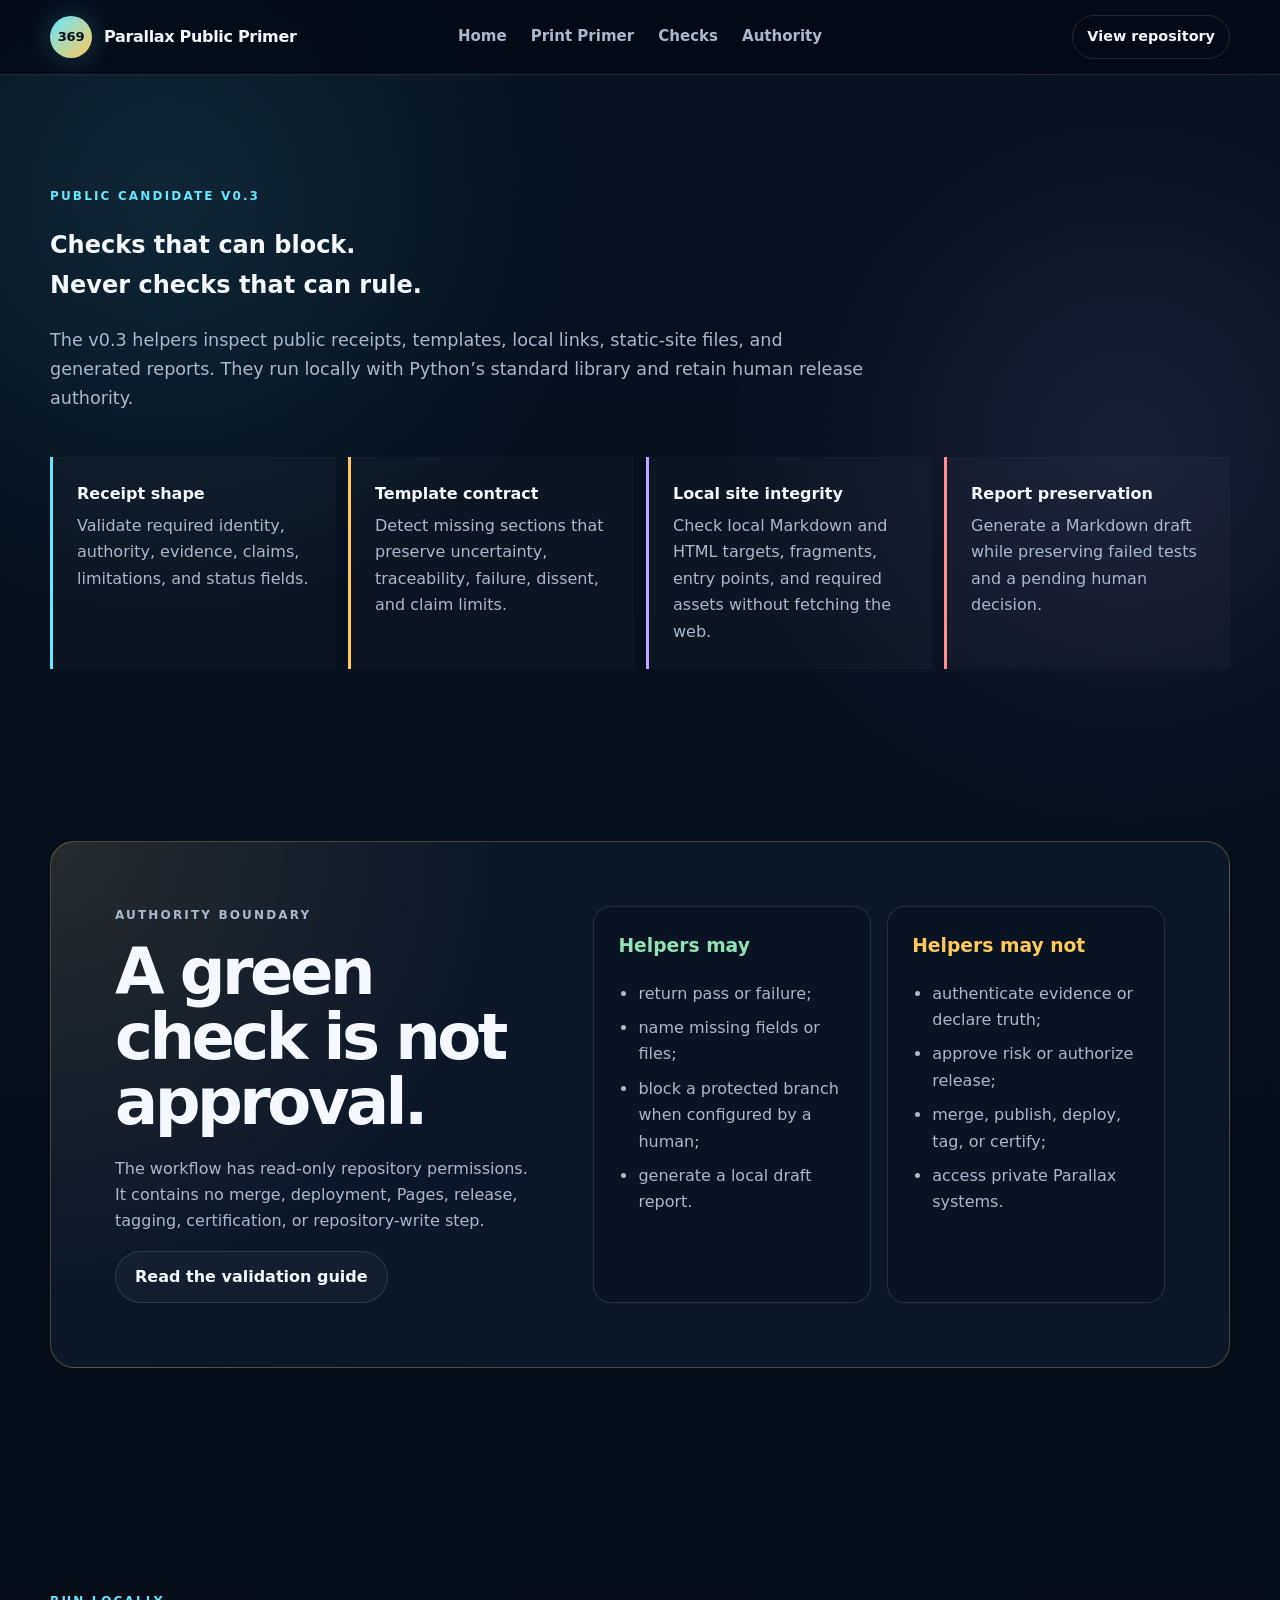
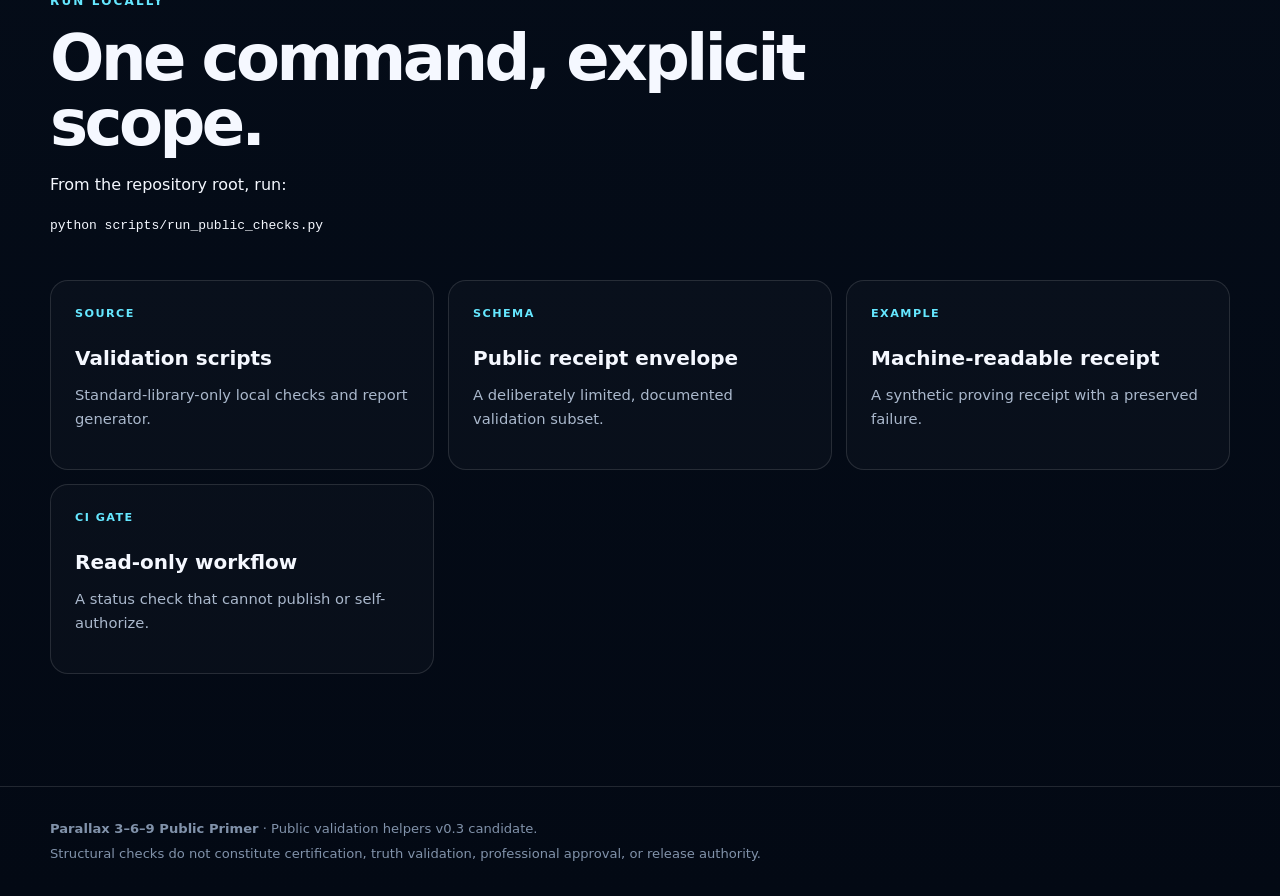
==== docs/validation.html @ c055b33d "docs: add public validation helpers page" ====
<!doctype html>
<html lang="en">
<head>
  <meta charset="utf-8">
  <meta name="viewport" content="width=device-width, initial-scale=1">
  <meta name="description" content="Public, local-first validation helpers for the Parallax 3–6–9 Public Primer.">
  <meta name="theme-color" content="#07111f">
  <title>Public Validation Helpers · Parallax 3–6–9</title>
  <link rel="stylesheet" href="styles.css">
</head>
<body>
  <a class="skip-link" href="#main">Skip to content</a>

  <header class="site-header">
    <a class="brand" href="index.html" aria-label="Parallax 3–6–9 home">
      <span class="brand-mark" aria-hidden="true">369</span>
      <span>Parallax Public Primer</span>
    </a>
    <nav aria-label="Validation navigation">
      <a href="index.html">Home</a>
      <a href="primer.html">Print Primer</a>
      <a href="#checks">Checks</a>
      <a href="#authority">Authority</a>
    </nav>
    <a class="header-button" href="https://github.com/MichaelWave369/parallax-369-public-primer">View repository</a>
  </header>

  <main id="main">
    <section class="section">
      <div class="section-heading compact">
        <p class="eyebrow">Public Candidate v0.3</p>
        <h1>Checks that can block.<br>Never checks that can rule.</h1>
        <p>The v0.3 helpers inspect public receipts, templates, local links, static-site files, and generated reports. They run locally with Python’s standard library and retain human release authority.</p>
      </div>

      <div class="truth-grid" id="checks">
        <article><strong>Receipt shape</strong><span>Validate required identity, authority, evidence, claims, limitations, and status fields.</span></article>
        <article><strong>Template contract</strong><span>Detect missing sections that preserve uncertainty, traceability, failure, dissent, and claim limits.</span></article>
        <article><strong>Local site integrity</strong><span>Check local Markdown and HTML targets, fragments, entry points, and required assets without fetching the web.</span></article>
        <article><strong>Report preservation</strong><span>Generate a Markdown draft while preserving failed tests and a pending human decision.</span></article>
      </div>
    </section>

    <section class="section boundary-section" id="authority">
      <div class="boundary-card">
        <div>
          <p class="eyebrow">Authority boundary</p>
          <h2>A green check is not approval.</h2>
          <p>The workflow has read-only repository permissions. It contains no merge, deployment, Pages, release, tagging, certification, or repository-write step.</p>
          <a class="button secondary" href="https://github.com/MichaelWave369/parallax-369-public-primer/blob/main/VALIDATION.md">Read the validation guide</a>
        </div>
        <div class="boundary-columns">
          <div class="boundary-list allowed">
            <h3>Helpers may</h3>
            <ul>
              <li>return pass or failure;</li>
              <li>name missing fields or files;</li>
              <li>block a protected branch when configured by a human;</li>
              <li>generate a local draft report.</li>
            </ul>
          </div>
          <div class="boundary-list protected">
            <h3>Helpers may not</h3>
            <ul>
              <li>authenticate evidence or declare truth;</li>
              <li>approve risk or authorize release;</li>
              <li>merge, publish, deploy, tag, or certify;</li>
              <li>access private Parallax systems.</li>
            </ul>
          </div>
        </div>
      </div>
    </section>

    <section class="section resources-section">
      <div class="section-heading compact">
        <p class="eyebrow">Run locally</p>
        <h2>One command, explicit scope.</h2>
        <p>From the repository root, run:</p>
        <pre><code>python scripts/run_public_checks.py</code></pre>
      </div>
      <div class="resource-grid">
        <a href="https://github.com/MichaelWave369/parallax-369-public-primer/tree/main/scripts">
          <span>Source</span><strong>Validation scripts</strong><small>Standard-library-only local checks and report generator.</small>
        </a>
        <a href="https://github.com/MichaelWave369/parallax-369-public-primer/tree/main/schemas">
          <span>Schema</span><strong>Public receipt envelope</strong><small>A deliberately limited, documented validation subset.</small>
        </a>
        <a href="https://github.com/MichaelWave369/parallax-369-public-primer/tree/main/examples/receipts">
          <span>Example</span><strong>Machine-readable receipt</strong><small>A synthetic proving receipt with a preserved failure.</small>
        </a>
        <a href="https://github.com/MichaelWave369/parallax-369-public-primer/blob/main/.github/workflows/public-validation.yml">
          <span>CI gate</span><strong>Read-only workflow</strong><small>A status check that cannot publish or self-authorize.</small>
        </a>
      </div>
    </section>
  </main>

  <footer>
    <p><strong>Parallax 3–6–9 Public Primer</strong> · Public validation helpers v0.3 candidate.</p>
    <p>Structural checks do not constitute certification, truth validation, professional approval, or release authority.</p>
  </footer>
</body>
</html>
---- docs/styles.css ----
:root {
  --bg: #07111f;
  --bg-deep: #030914;
  --panel: rgba(15, 31, 52, 0.74);
  --panel-solid: #0d1b2e;
  --text: #f5f8ff;
  --muted: #aab8cc;
  --line: rgba(255, 255, 255, 0.12);
  --cyan: #65e7ff;
  --gold: #ffc85a;
  --violet: #bda7ff;
  --danger: #ff8f8f;
  --success: #8fe3b2;
  --shadow: 0 24px 70px rgba(0, 0, 0, 0.34);
  --radius: 24px;
  --max: 1180px;
}

* { box-sizing: border-box; }
html { scroll-behavior: smooth; }
body {
  margin: 0;
  color: var(--text);
  background:
    radial-gradient(circle at 13% 8%, rgba(101, 231, 255, 0.10), transparent 27rem),
    radial-gradient(circle at 88% 18%, rgba(189, 167, 255, 0.10), transparent 25rem),
    linear-gradient(180deg, var(--bg) 0%, var(--bg-deep) 100%);
  font-family: Inter, ui-sans-serif, system-ui, -apple-system, BlinkMacSystemFont, "Segoe UI", sans-serif;
  line-height: 1.65;
  min-height: 100vh;
}

a { color: inherit; }
button, a { -webkit-tap-highlight-color: transparent; }

.skip-link {
  position: fixed;
  top: 12px;
  left: 12px;
  transform: translateY(-160%);
  z-index: 100;
  padding: 10px 14px;
  color: #07111f;
  background: var(--cyan);
  border-radius: 8px;
  font-weight: 800;
}
.skip-link:focus { transform: translateY(0); }

.site-header {
  position: sticky;
  top: 0;
  z-index: 30;
  display: grid;
  grid-template-columns: 1fr auto 1fr;
  align-items: center;
  gap: 24px;
  width: 100%;
  padding: 15px max(22px, calc((100vw - var(--max)) / 2));
  background: rgba(3, 9, 20, 0.82);
  border-bottom: 1px solid var(--line);
  backdrop-filter: blur(18px);
}
.brand {
  display: inline-flex;
  align-items: center;
  gap: 12px;
  width: max-content;
  text-decoration: none;
  font-weight: 800;
  letter-spacing: -0.02em;
}
.brand-mark {
  display: grid;
  place-items: center;
  width: 42px;
  height: 42px;
  color: #07111f;
  background: linear-gradient(135deg, var(--cyan), var(--gold));
  border-radius: 50%;
  font-size: 0.82rem;
  box-shadow: 0 0 30px rgba(101, 231, 255, 0.24);
}
.site-header nav { display: flex; gap: 24px; }
.site-header nav a {
  color: var(--muted);
  text-decoration: none;
  font-size: 0.94rem;
  font-weight: 700;
}
.site-header nav a:hover, .site-header nav a:focus-visible { color: var(--text); }
.header-button {
  justify-self: end;
  padding: 9px 14px;
  border: 1px solid var(--line);
  border-radius: 999px;
  text-decoration: none;
  font-size: 0.9rem;
  font-weight: 800;
}
.header-button:hover, .header-button:focus-visible { border-color: var(--cyan); }

.hero {
  display: grid;
  grid-template-columns: 1.1fr 0.9fr;
  align-items: center;
  gap: 52px;
  width: min(var(--max), calc(100% - 44px));
  min-height: 760px;
  margin: 0 auto;
  padding: 80px 0 92px;
}
.eyebrow {
  margin: 0 0 14px;
  color: var(--cyan);
  text-transform: uppercase;
  letter-spacing: 0.18em;
  font-size: 0.75rem;
  font-weight: 900;
}
.hero h1 {
  max-width: 760px;
  margin: 0;
  font-size: clamp(3.25rem, 7vw, 6.7rem);
  line-height: 0.94;
  letter-spacing: -0.07em;
}
.hero h1 span {
  color: transparent;
  background: linear-gradient(90deg, var(--cyan), var(--gold));
  -webkit-background-clip: text;
  background-clip: text;
}
.hero-intro {
  max-width: 690px;
  margin: 30px 0 0;
  color: var(--muted);
  font-size: clamp(1.05rem, 2vw, 1.28rem);
}
.hero-actions { display: flex; flex-wrap: wrap; gap: 12px; margin-top: 34px; }
.hero-actions.centered { justify-content: center; }
.button {
  display: inline-flex;
  align-items: center;
  justify-content: center;
  min-height: 48px;
  padding: 12px 19px;
  border-radius: 999px;
  text-decoration: none;
  font-weight: 850;
  transition: transform 160ms ease, border-color 160ms ease, box-shadow 160ms ease;
}
.button:hover, .button:focus-visible { transform: translateY(-2px); }
.button.primary {
  color: #07111f;
  background: linear-gradient(135deg, var(--cyan), #9df0ff);
  box-shadow: 0 14px 40px rgba(101, 231, 255, 0.16);
}
.button.secondary { border: 1px solid var(--line); background: rgba(255,255,255,0.03); }
.button.secondary:hover, .button.secondary:focus-visible { border-color: var(--gold); }
.scope-note { margin: 22px 0 0; color: #8192aa; font-size: 0.86rem; }

.hero-visual {
  position: relative;
  width: min(500px, 100%);
  aspect-ratio: 1;
  margin-inline: auto;
}
.orbit {
  position: absolute;
  inset: 9%;
  border: 1px solid rgba(101, 231, 255, 0.24);
  border-radius: 50%;
  animation: rotate 28s linear infinite;
}
.orbit::before, .orbit::after {
  content: "";
  position: absolute;
  width: 9px;
  height: 9px;
  background: var(--cyan);
  border-radius: 50%;
  box-shadow: 0 0 24px var(--cyan);
}
.orbit::before { top: 11%; left: 12%; }
.orbit::after { right: 7%; bottom: 21%; background: var(--gold); box-shadow: 0 0 24px var(--gold); }
.orbit-two { inset: 24%; border-color: rgba(255, 200, 90, 0.25); animation-direction: reverse; animation-duration: 19s; }
@keyframes rotate { to { transform: rotate(360deg); } }
.center-seal {
  position: absolute;
  inset: 34%;
  display: flex;
  flex-direction: column;
  align-items: center;
  justify-content: center;
  text-align: center;
  border: 1px solid rgba(255,255,255,0.16);
  border-radius: 50%;
  background: radial-gradient(circle, rgba(25,52,80,0.96), rgba(7,17,31,0.92));
  box-shadow: var(--shadow), inset 0 0 40px rgba(101, 231, 255, 0.08);
}
.center-seal strong { font-size: clamp(0.92rem, 2vw, 1.16rem); }
.center-seal span { color: var(--muted); font-size: 0.7rem; text-transform: uppercase; letter-spacing: 0.12em; }
.stage-node {
  position: absolute;
  display: flex;
  flex-direction: column;
  align-items: center;
  justify-content: center;
  width: 104px;
  height: 104px;
  border: 1px solid var(--line);
  border-radius: 50%;
  background: rgba(13, 27, 46, 0.94);
  box-shadow: var(--shadow);
}
.stage-node strong { font-size: 2.2rem; line-height: 1; }
.stage-node span { color: var(--muted); font-size: 0.78rem; font-weight: 800; text-transform: uppercase; letter-spacing: 0.11em; }
.node-three { top: 1%; left: 39%; color: var(--cyan); }
.node-six { right: 0; bottom: 14%; color: var(--gold); }
.node-nine { left: 0; bottom: 14%; color: var(--violet); }

.rule-band {
  display: grid;
  grid-template-columns: repeat(3, 1fr);
  border-block: 1px solid var(--line);
  background: rgba(255,255,255,0.025);
}
.rule-band p {
  margin: 0;
  padding: 24px;
  text-align: center;
  font-weight: 800;
}
.rule-band p + p { border-left: 1px solid var(--line); }

.section {
  width: min(var(--max), calc(100% - 44px));
  margin: 0 auto;
  padding: 112px 0;
}
.section-heading { max-width: 760px; margin-bottom: 44px; }
.section-heading.compact { max-width: 820px; }
.section h2 {
  margin: 0;
  font-size: clamp(2.25rem, 5vw, 4.7rem);
  line-height: 1.02;
  letter-spacing: -0.055em;
}
.section-heading > p:last-child { color: var(--muted); font-size: 1.1rem; }

.stage-tabs {
  display: grid;
  grid-template-columns: repeat(3, 1fr);
  gap: 12px;
  margin-bottom: 16px;
}
.stage-tab {
  display: flex;
  align-items: center;
  gap: 16px;
  min-height: 104px;
  padding: 18px;
  color: var(--muted);
  text-align: left;
  border: 1px solid var(--line);
  border-radius: 18px;
  background: rgba(255,255,255,0.02);
  cursor: pointer;
}
.stage-tab:hover, .stage-tab:focus-visible { border-color: rgba(101,231,255,0.55); }
.stage-tab.active { color: var(--text); border-color: var(--cyan); background: rgba(101,231,255,0.07); }
.tab-number {
  display: grid;
  place-items: center;
  flex: 0 0 auto;
  width: 52px;
  height: 52px;
  color: #07111f;
  background: var(--cyan);
  border-radius: 50%;
  font-size: 1.4rem;
  font-weight: 950;
}
.stage-tab:nth-child(2) .tab-number { background: var(--gold); }
.stage-tab:nth-child(3) .tab-number { background: var(--violet); }
.stage-tab strong, .stage-tab small { display: block; }
.stage-tab strong { font-size: 1.05rem; }
.stage-tab small { margin-top: 3px; color: inherit; }
.stage-panels { min-height: 430px; }
.stage-panel {
  display: grid;
  grid-template-columns: 1.3fr 0.9fr;
  gap: 44px;
  padding: clamp(28px, 5vw, 58px);
  border: 1px solid var(--line);
  border-radius: var(--radius);
  background: linear-gradient(135deg, rgba(18,39,64,0.86), rgba(8,18,32,0.92));
  box-shadow: var(--shadow);
}
.stage-panel[hidden] { display: none; }
.panel-question { color: var(--cyan); font-weight: 800; }
.stage-panel h3 { margin: 8px 0 12px; font-size: clamp(1.7rem, 3vw, 2.7rem); line-height: 1.08; }
.stage-panel p { color: var(--muted); }
.receipt-list { margin: 0; padding: 0; list-style: none; }
.receipt-list li { position: relative; padding: 12px 0 12px 30px; border-bottom: 1px solid var(--line); }
.receipt-list li::before { content: "✓"; position: absolute; left: 0; color: var(--success); font-weight: 900; }
.text-link { align-self: end; color: var(--cyan); font-weight: 850; text-decoration: none; }
.text-link:hover, .text-link:focus-visible { text-decoration: underline; }

.boundary-section { padding-top: 60px; }
.boundary-card {
  display: grid;
  grid-template-columns: 0.85fr 1.15fr;
  gap: 56px;
  padding: clamp(28px, 5vw, 64px);
  border: 1px solid rgba(255,200,90,0.27);
  border-radius: var(--radius);
  background:
    radial-gradient(circle at 0 0, rgba(255,200,90,0.11), transparent 35%),
    rgba(14, 26, 43, 0.88);
}
.boundary-card h2 { margin-bottom: 20px; }
.boundary-card > div > p { color: var(--muted); }
.boundary-columns { display: grid; grid-template-columns: 1fr 1fr; gap: 16px; }
.boundary-list { padding: 24px; border: 1px solid var(--line); border-radius: 18px; background: rgba(0,0,0,0.14); }
.boundary-list h3 { margin-top: 0; }
.boundary-list ul { margin: 0; padding-left: 20px; color: var(--muted); }
.boundary-list li { margin: 8px 0; }
.boundary-list.allowed h3 { color: var(--success); }
.boundary-list.protected h3 { color: var(--gold); }

.example-flow {
  display: grid;
  grid-template-columns: 1fr auto 1fr auto 1fr;
  align-items: stretch;
  gap: 16px;
  margin: 40px 0 30px;
}
.example-flow article {
  padding: 28px;
  border: 1px solid var(--line);
  border-radius: 20px;
  background: var(--panel);
}
.example-flow article.failure-card { border-color: rgba(255,143,143,0.42); }
.example-flow h3 { margin: 12px 0 8px; font-size: 1.45rem; }
.example-flow p { color: var(--muted); }
.mini-number { color: var(--cyan); font-size: 2rem; font-weight: 950; }
.example-flow article:nth-of-type(2) .mini-number { color: var(--gold); }
.example-flow article:nth-of-type(3) .mini-number { color: var(--violet); }
.flow-arrow { align-self: center; color: #52627a; font-size: 1.7rem; }

.anti-laundering { border-block: 1px solid var(--line); }
.truth-grid { display: grid; grid-template-columns: repeat(4, 1fr); gap: 12px; }
.truth-grid article { padding: 24px; border-left: 3px solid var(--cyan); background: rgba(255,255,255,0.025); }
.truth-grid article:nth-child(2) { border-color: var(--gold); }
.truth-grid article:nth-child(3) { border-color: var(--violet); }
.truth-grid article:nth-child(4) { border-color: var(--danger); }
.truth-grid strong, .truth-grid span { display: block; }
.truth-grid span { margin-top: 6px; color: var(--muted); }

.resource-grid { display: grid; grid-template-columns: repeat(3, 1fr); gap: 14px; }
.resource-grid a {
  min-height: 190px;
  padding: 24px;
  border: 1px solid var(--line);
  border-radius: 18px;
  background: rgba(255,255,255,0.025);
  text-decoration: none;
  transition: transform 160ms ease, border-color 160ms ease, background 160ms ease;
}
.resource-grid a:hover, .resource-grid a:focus-visible { transform: translateY(-3px); border-color: var(--cyan); background: rgba(101,231,255,0.045); }
.resource-grid span, .resource-grid strong, .resource-grid small { display: block; }
.resource-grid span { color: var(--cyan); text-transform: uppercase; letter-spacing: 0.13em; font-size: 0.7rem; font-weight: 900; }
.resource-grid strong { margin-top: 18px; font-size: 1.25rem; }
.resource-grid small { margin-top: 8px; color: var(--muted); font-size: 0.92rem; }

.closing-section { width: min(900px, calc(100% - 44px)); margin: 0 auto; padding: 120px 0 140px; text-align: center; }
.closing-section blockquote { margin: 22px 0; font-size: clamp(2rem, 5vw, 4.4rem); line-height: 1.1; letter-spacing: -0.05em; font-weight: 850; }
footer { padding: 28px max(22px, calc((100vw - var(--max)) / 2)); color: #8192aa; border-top: 1px solid var(--line); font-size: 0.82rem; }
footer p { margin: 3px 0; }

:focus-visible { outline: 3px solid var(--gold); outline-offset: 3px; }

@media (max-width: 980px) {
  .site-header { grid-template-columns: 1fr auto; }
  .site-header nav { display: none; }
  .hero { grid-template-columns: 1fr; padding-top: 70px; }
  .hero-visual { width: min(440px, 100%); }
  .boundary-card { grid-template-columns: 1fr; }
  .truth-grid { grid-template-columns: 1fr 1fr; }
  .resource-grid { grid-template-columns: 1fr 1fr; }
}

@media (max-width: 720px) {
  .site-header { padding: 11px 18px; }
  .brand span:last-child { display: none; }
  .header-button { font-size: 0.78rem; }
  .hero { width: min(100% - 30px, var(--max)); min-height: auto; padding: 70px 0; }
  .hero h1 { font-size: clamp(3.2rem, 16vw, 5rem); }
  .hero-visual { margin-top: 18px; }
  .stage-node { width: 82px; height: 82px; }
  .stage-node strong { font-size: 1.75rem; }
  .stage-node span { font-size: 0.62rem; }
  .rule-band { grid-template-columns: 1fr; }
  .rule-band p + p { border-left: 0; border-top: 1px solid var(--line); }
  .section { width: min(100% - 30px, var(--max)); padding: 80px 0; }
  .stage-tabs { grid-template-columns: 1fr; }
  .stage-tab { min-height: 84px; }
  .stage-panel { grid-template-columns: 1fr; gap: 24px; }
  .boundary-columns { grid-template-columns: 1fr; }
  .example-flow { grid-template-columns: 1fr; }
  .flow-arrow { transform: rotate(90deg); justify-self: center; }
  .truth-grid, .resource-grid { grid-template-columns: 1fr; }
  .closing-section { padding: 90px 0 110px; }
}

@media (prefers-reduced-motion: reduce) {
  html { scroll-behavior: auto; }
  *, *::before, *::after { animation-duration: 0.001ms !important; animation-iteration-count: 1 !important; transition-duration: 0.001ms !important; }
}
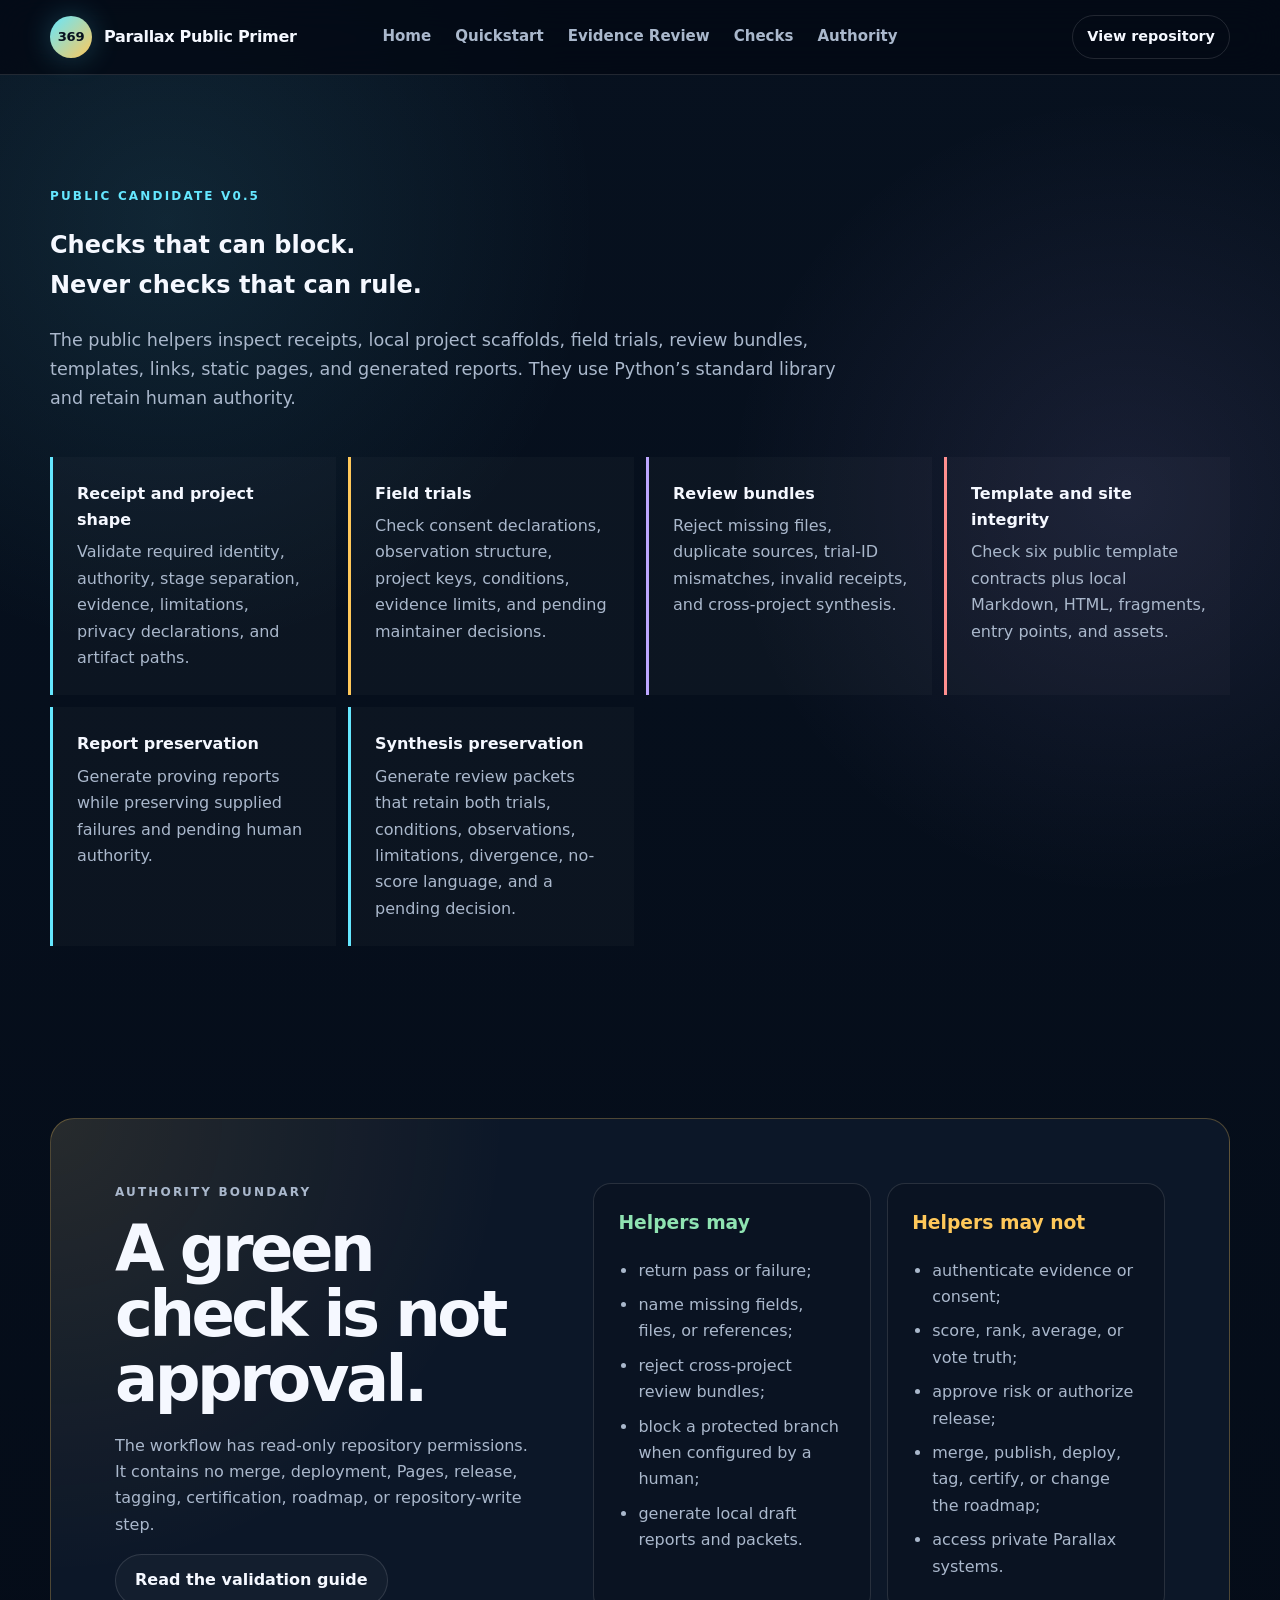
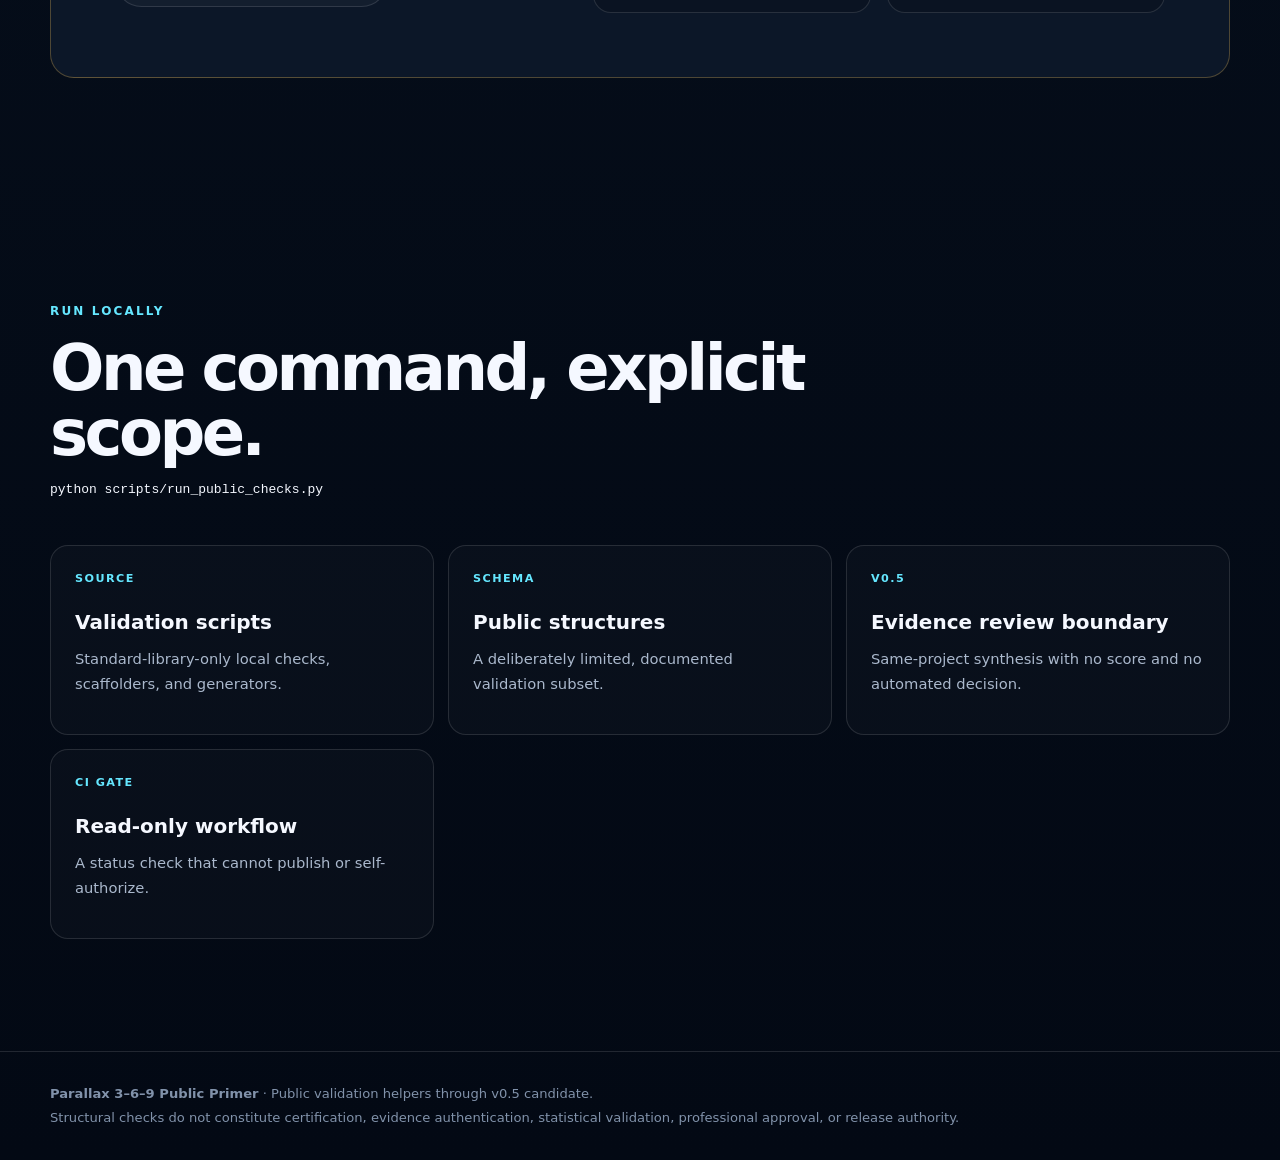
==== commit d0155331: "Update validation page for v0.5 capabilities" ====
--- a/docs/validation.html
+++ b/docs/validation.html
@@ -18,7 +18,8 @@
     </a>
     <nav aria-label="Validation navigation">
       <a href="index.html">Home</a>
-      <a href="primer.html">Print Primer</a>
+      <a href="quickstart.html">Quickstart</a>
+      <a href="review.html">Evidence Review</a>
       <a href="#checks">Checks</a>
       <a href="#authority">Authority</a>
     </nav>
@@ -28,16 +29,18 @@
   <main id="main">
     <section class="section">
       <div class="section-heading compact">
-        <p class="eyebrow">Public Candidate v0.3</p>
+        <p class="eyebrow">Public Candidate v0.5</p>
         <h1>Checks that can block.<br>Never checks that can rule.</h1>
-        <p>The v0.3 helpers inspect public receipts, templates, local links, static-site files, and generated reports. They run locally with Python’s standard library and retain human release authority.</p>
+        <p>The public helpers inspect receipts, local project scaffolds, field trials, review bundles, templates, links, static pages, and generated reports. They use Python’s standard library and retain human authority.</p>
       </div>
 
       <div class="truth-grid" id="checks">
-        <article><strong>Receipt shape</strong><span>Validate required identity, authority, evidence, claims, limitations, and status fields.</span></article>
-        <article><strong>Template contract</strong><span>Detect missing sections that preserve uncertainty, traceability, failure, dissent, and claim limits.</span></article>
-        <article><strong>Local site integrity</strong><span>Check local Markdown and HTML targets, fragments, entry points, and required assets without fetching the web.</span></article>
-        <article><strong>Report preservation</strong><span>Generate a Markdown draft while preserving failed tests and a pending human decision.</span></article>
+        <article><strong>Receipt and project shape</strong><span>Validate required identity, authority, stage separation, evidence, limitations, privacy declarations, and artifact paths.</span></article>
+        <article><strong>Field trials</strong><span>Check consent declarations, observation structure, project keys, conditions, evidence limits, and pending maintainer decisions.</span></article>
+        <article><strong>Review bundles</strong><span>Reject missing files, duplicate sources, trial-ID mismatches, invalid receipts, and cross-project synthesis.</span></article>
+        <article><strong>Template and site integrity</strong><span>Check six public template contracts plus local Markdown, HTML, fragments, entry points, and assets.</span></article>
+        <article><strong>Report preservation</strong><span>Generate proving reports while preserving supplied failures and pending human authority.</span></article>
+        <article><strong>Synthesis preservation</strong><span>Generate review packets that retain both trials, conditions, observations, limitations, divergence, no-score language, and a pending decision.</span></article>
       </div>
     </section>
 
@@ -46,7 +49,7 @@
         <div>
           <p class="eyebrow">Authority boundary</p>
           <h2>A green check is not approval.</h2>
-          <p>The workflow has read-only repository permissions. It contains no merge, deployment, Pages, release, tagging, certification, or repository-write step.</p>
+          <p>The workflow has read-only repository permissions. It contains no merge, deployment, Pages, release, tagging, certification, roadmap, or repository-write step.</p>
           <a class="button secondary" href="https://github.com/MichaelWave369/parallax-369-public-primer/blob/main/VALIDATION.md">Read the validation guide</a>
         </div>
         <div class="boundary-columns">
@@ -54,17 +57,19 @@
             <h3>Helpers may</h3>
             <ul>
               <li>return pass or failure;</li>
-              <li>name missing fields or files;</li>
+              <li>name missing fields, files, or references;</li>
+              <li>reject cross-project review bundles;</li>
               <li>block a protected branch when configured by a human;</li>
-              <li>generate a local draft report.</li>
+              <li>generate local draft reports and packets.</li>
             </ul>
           </div>
           <div class="boundary-list protected">
             <h3>Helpers may not</h3>
             <ul>
-              <li>authenticate evidence or declare truth;</li>
+              <li>authenticate evidence or consent;</li>
+              <li>score, rank, average, or vote truth;</li>
               <li>approve risk or authorize release;</li>
-              <li>merge, publish, deploy, tag, or certify;</li>
+              <li>merge, publish, deploy, tag, certify, or change the roadmap;</li>
               <li>access private Parallax systems.</li>
             </ul>
           </div>
@@ -76,18 +81,17 @@
       <div class="section-heading compact">
         <p class="eyebrow">Run locally</p>
         <h2>One command, explicit scope.</h2>
-        <p>From the repository root, run:</p>
         <pre><code>python scripts/run_public_checks.py</code></pre>
       </div>
       <div class="resource-grid">
         <a href="https://github.com/MichaelWave369/parallax-369-public-primer/tree/main/scripts">
-          <span>Source</span><strong>Validation scripts</strong><small>Standard-library-only local checks and report generator.</small>
+          <span>Source</span><strong>Validation scripts</strong><small>Standard-library-only local checks, scaffolders, and generators.</small>
         </a>
         <a href="https://github.com/MichaelWave369/parallax-369-public-primer/tree/main/schemas">
-          <span>Schema</span><strong>Public receipt envelope</strong><small>A deliberately limited, documented validation subset.</small>
+          <span>Schema</span><strong>Public structures</strong><small>A deliberately limited, documented validation subset.</small>
         </a>
-        <a href="https://github.com/MichaelWave369/parallax-369-public-primer/tree/main/examples/receipts">
-          <span>Example</span><strong>Machine-readable receipt</strong><small>A synthetic proving receipt with a preserved failure.</small>
+        <a href="review.html">
+          <span>v0.5</span><strong>Evidence review boundary</strong><small>Same-project synthesis with no score and no automated decision.</small>
         </a>
         <a href="https://github.com/MichaelWave369/parallax-369-public-primer/blob/main/.github/workflows/public-validation.yml">
           <span>CI gate</span><strong>Read-only workflow</strong><small>A status check that cannot publish or self-authorize.</small>
@@ -97,8 +101,8 @@
   </main>
 
   <footer>
-    <p><strong>Parallax 3–6–9 Public Primer</strong> · Public validation helpers v0.3 candidate.</p>
-    <p>Structural checks do not constitute certification, truth validation, professional approval, or release authority.</p>
+    <p><strong>Parallax 3–6–9 Public Primer</strong> · Public validation helpers through v0.5 candidate.</p>
+    <p>Structural checks do not constitute certification, evidence authentication, statistical validation, professional approval, or release authority.</p>
   </footer>
 </body>
 </html>
